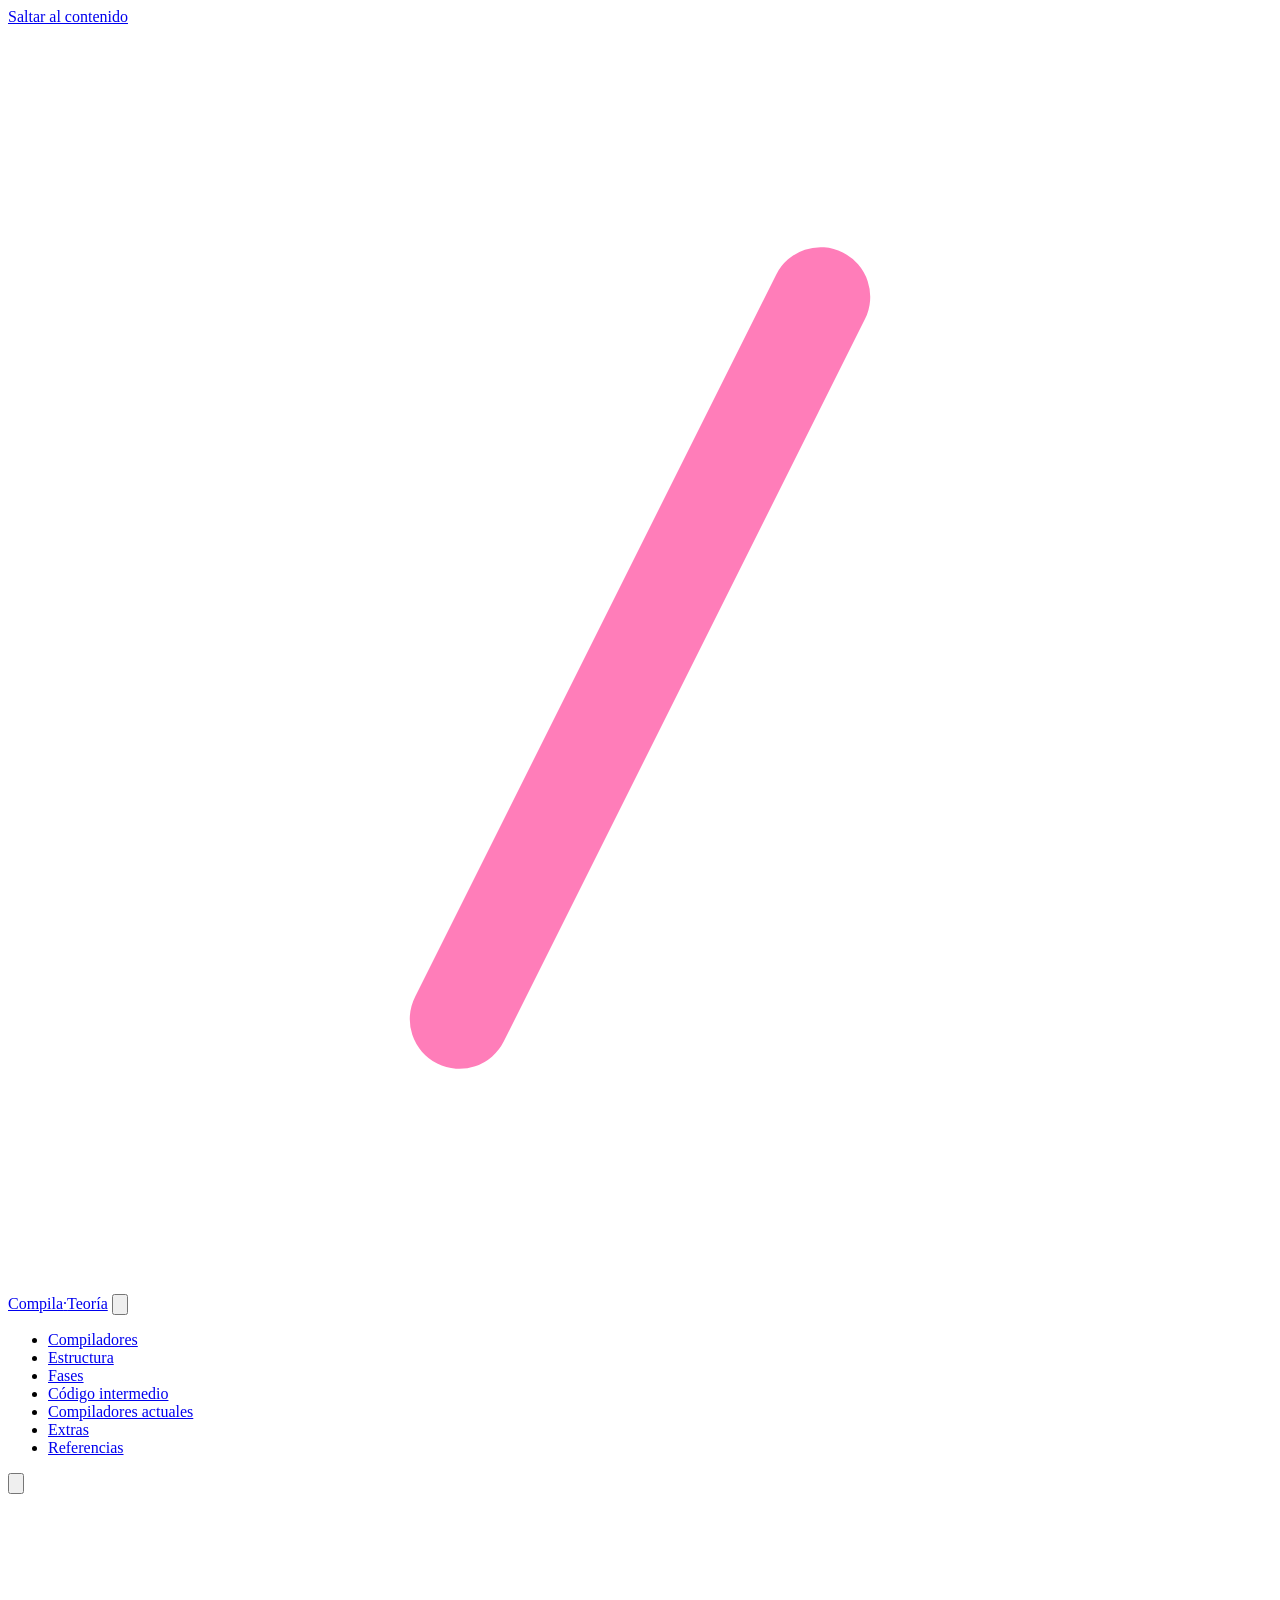
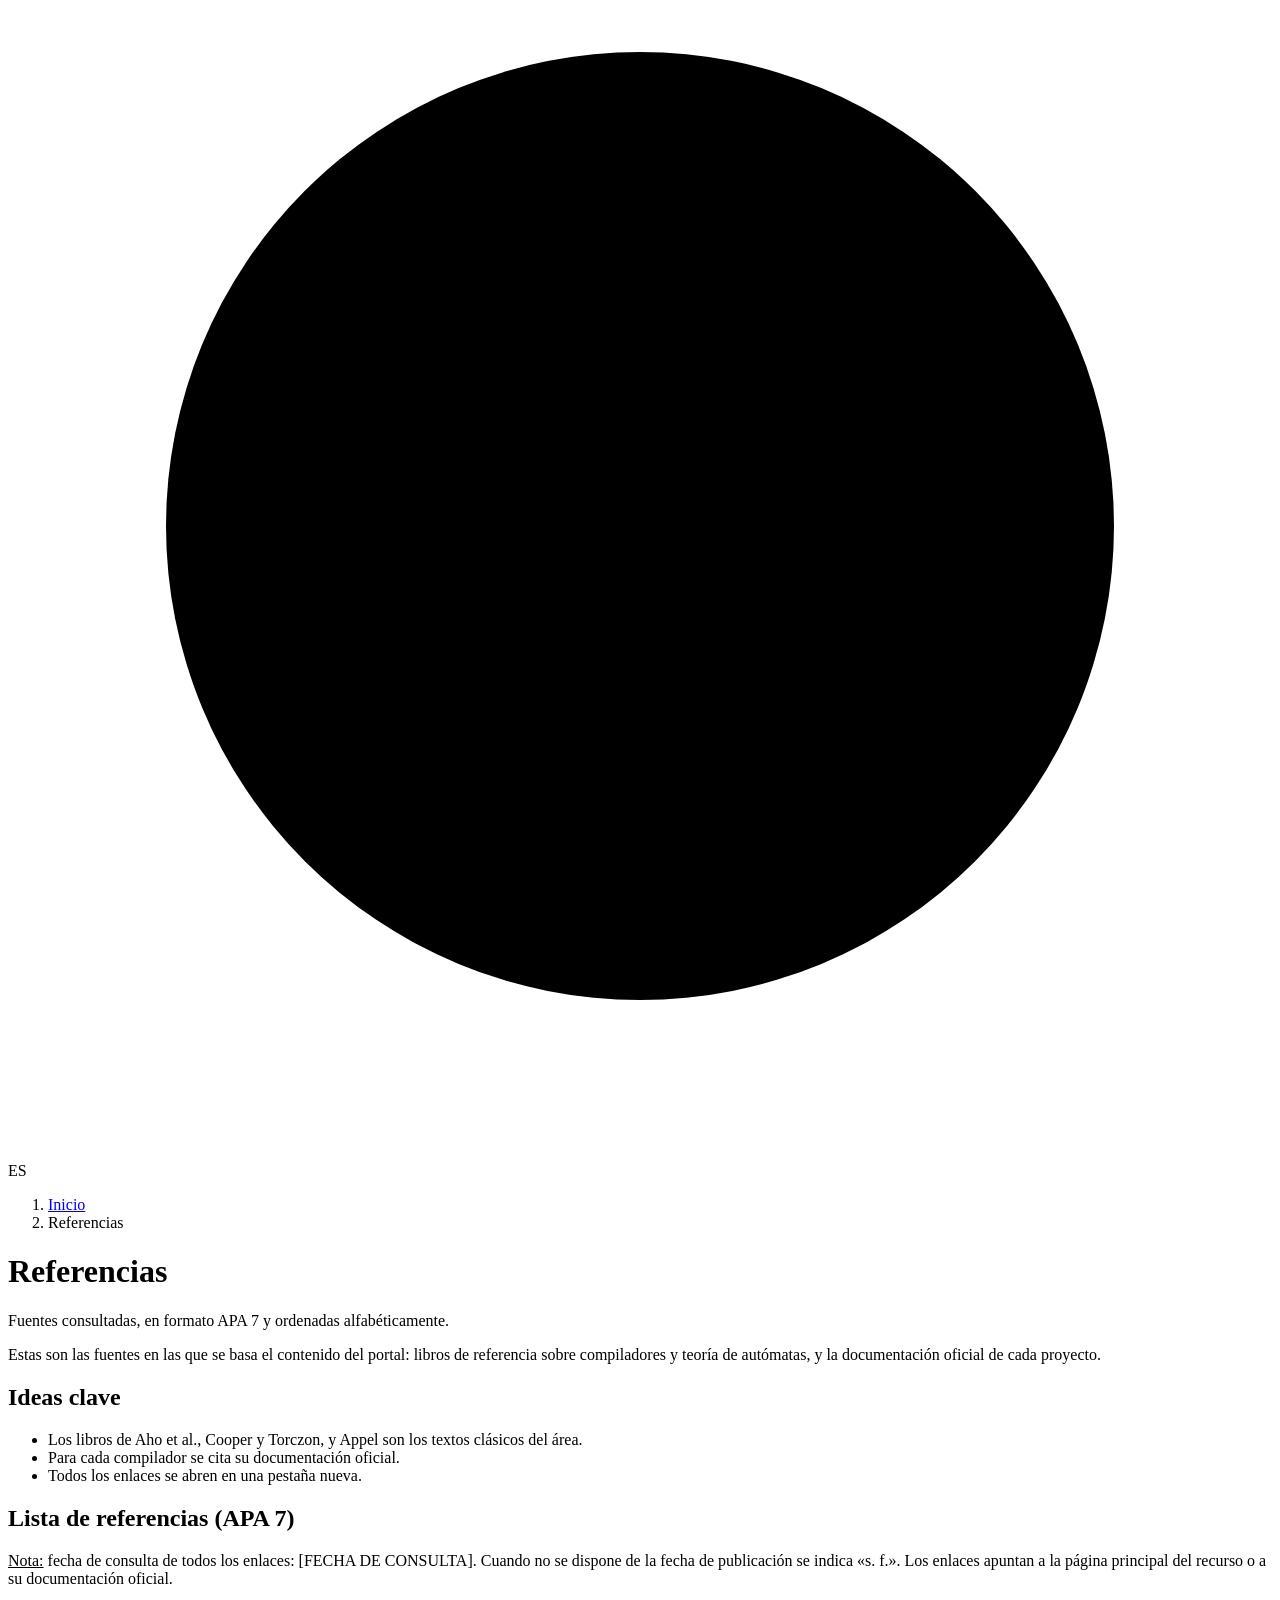
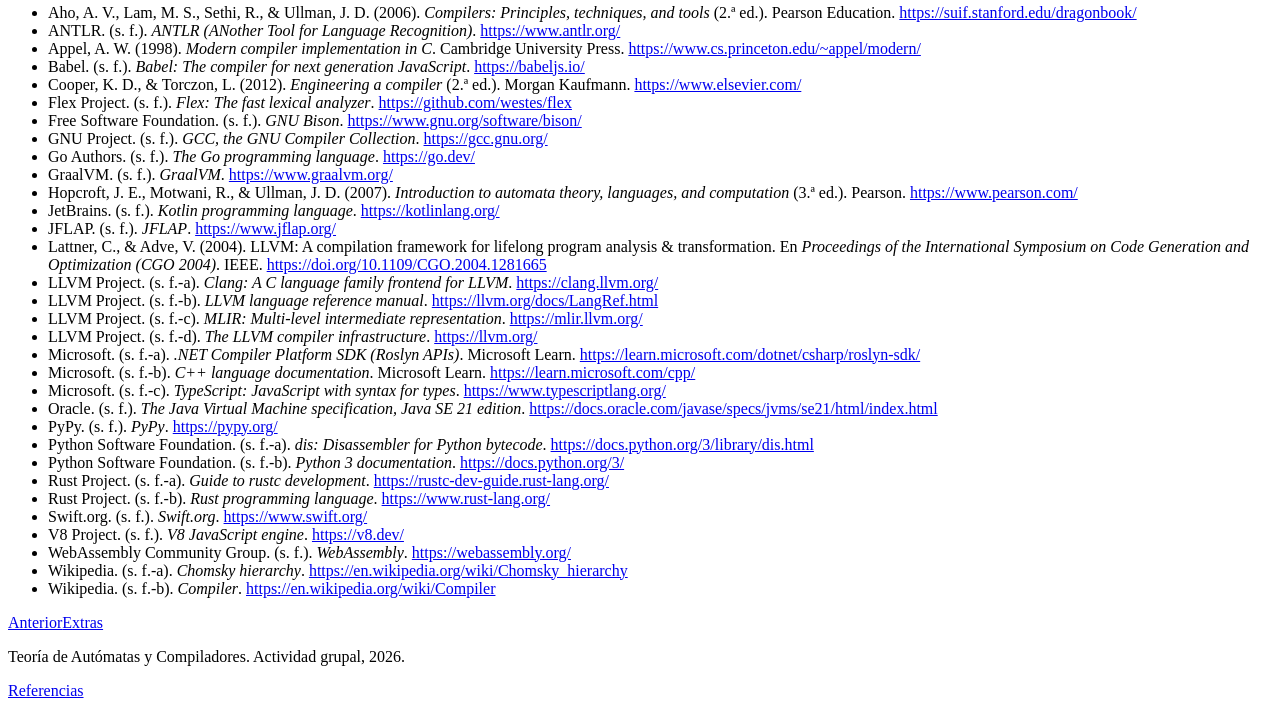
==== referencias.html @ 5c09e86c "feat: páginas HTML del portal, README y .gitignore" ====
<!DOCTYPE html>
<html lang="es">
<head>
  <meta charset="utf-8">
  <meta name="viewport" content="width=device-width, initial-scale=1">
  <title>Referencias | Portal de Teoría de Compiladores</title>
  <meta name="description" content="Fuentes consultadas, en formato APA 7 y ordenadas alfabéticamente.">
  <meta name="color-scheme" content="light dark">
  <!-- Una sola fuente de Google Fonts (2 familias). Si no carga, se usan fuentes del sistema. -->
  <link rel="preconnect" href="https://fonts.googleapis.com">
  <link rel="preconnect" href="https://fonts.gstatic.com" crossorigin>
  <link href="https://fonts.googleapis.com/css2?family=JetBrains+Mono:wght@400;500&amp;family=Poppins:wght@300;400;500;600;700&amp;display=swap" rel="stylesheet">
  <link rel="stylesheet" href="css/styles.css">
  <script>
    /* Tema guardado y marca de JS activo, antes de pintar para evitar parpadeos */
    (function () {
      var d = document.documentElement;
      d.classList.add("js");
      try { var t = localStorage.getItem("theme"); if (t === "dark" || t === "light") d.setAttribute("data-theme", t); } catch (e) {}
    })();
  </script>
</head>
<body>
  <a class="skip-link" href="#contenido">Saltar al contenido</a>
  <div class="hero hero--page">
    <header class="site-header">
      <div class="container site-header__inner">
        <a class="brand" href="index.html" aria-label="Portal de Teoría de Compiladores, ir al inicio"><svg class="brand__mark" viewBox="0 0 28 28" aria-hidden="true" focusable="false"><circle cx="14" cy="14" r="11" fill="none" stroke="#fff" stroke-width="2"/><path d="M9 14l3.5-3.5M9 14l3.5 3.5M19 14l-3.5-3.5M19 14l-3.5 3.5" stroke="#fff" stroke-width="2" stroke-linecap="round" fill="none"/><path d="M18 6 10 22" stroke="#ff7db9" stroke-width="2.2" stroke-linecap="round"/></svg><span>Compila<span class="brand__dot">·</span>Teoría</span></a>
        <button class="icon-btn nav-toggle" type="button" aria-expanded="false" aria-controls="site-nav" aria-label="Abrir menú"><svg viewBox="0 0 24 24" aria-hidden="true" focusable="false" ><path d="M3 6h18M3 12h18M3 18h18"/></svg></button>
        <nav class="nav" id="site-nav" aria-label="Principal">
          <ul class="nav__list">
          <li><a class="nav__link" href="compiladores.html">Compiladores</a></li>
          <li><a class="nav__link" href="estructura.html">Estructura</a></li>
          <li><a class="nav__link" href="fases.html">Fases</a></li>
          <li><a class="nav__link" href="codigo-intermedio.html">Código intermedio</a></li>
          <li><a class="nav__link" href="compiladores-actuales.html">Compiladores actuales</a></li>
          <li><a class="nav__link" href="extras.html">Extras</a></li>
          <li><a class="nav__link" href="referencias.html" aria-current="page">Referencias</a></li>
          </ul>
          <div class="nav__tools">
            <button class="icon-btn theme-toggle" type="button" aria-label="Cambiar a modo oscuro" aria-pressed="false"><svg viewBox="0 0 24 24" aria-hidden="true" focusable="false" class="icon-sun"><circle cx="12" cy="12" r="4"/><path d="M12 2v2M12 20v2M4.9 4.9l1.4 1.4M17.7 17.7l1.4 1.4M2 12h2M20 12h2M4.9 19.1l1.4-1.4M17.7 6.3l1.4-1.4"/></svg><svg viewBox="0 0 24 24" aria-hidden="true" focusable="false" class="icon-moon"><path d="M21 12.8A9 9 0 1 1 11.2 3a7 7 0 0 0 9.8 9.8Z"/></svg></button>
            <span class="icon-btn icon-btn--lang" aria-label="Idioma: español (decorativo)" title="Idioma: español"><svg viewBox="0 0 24 24" aria-hidden="true" focusable="false" ><circle cx="12" cy="12" r="9"/><path d="M3 12h18M12 3a14 14 0 0 1 0 18 14 14 0 0 1 0-18Z"/></svg> ES</span>
          </div>
        </nav>
      </div>
    </header>
    <div class="container">
      <nav class="breadcrumbs" aria-label="Migas de pan"><ol><li><a href="index.html">Inicio</a></li><li aria-current="page">Referencias</li></ol></nav>
      <h1 class="hero__title">Referencias</h1>
      <p class="hero__summary">Fuentes consultadas, en formato APA 7 y ordenadas alfabéticamente.</p>
    </div>
  </div>

  <main id="contenido" class="page-body" tabindex="-1">
    <div class="container page-layout page-layout--no-toc">
      <div class="page-main">
        <section class="card card--intro">
          <p class="lead">Estas son las fuentes en las que se basa el contenido del portal: libros de referencia sobre compiladores y teoría de autómatas, y la documentación oficial de cada proyecto.</p>
          <div class="key-ideas">
            <h2 class="key-ideas__title">Ideas clave</h2>
            <ul>
          <li>Los libros de Aho et al., Cooper y Torczon, y Appel son los textos clásicos del área.</li>
          <li>Para cada compilador se cita su documentación oficial.</li>
          <li>Todos los enlaces se abren en una pestaña nueva.</li>
            </ul>
          </div>
        </section>
        <section class="card reveal" aria-labelledby="lista-referencias">
          <h2 id="lista-referencias">Lista de referencias (APA 7)</h2>
          <p class="prose"><u>Nota:</u> fecha de consulta de todos los enlaces: <span class="ph">[FECHA DE CONSULTA]</span>. Cuando no se dispone de la fecha de publicación se indica «s. f.». Los enlaces apuntan a la página principal del recurso o a su documentación oficial.</p>
          <ul class="refs">
            <li>Aho, A. V., Lam, M. S., Sethi, R., &amp; Ullman, J. D. (2006). <em>Compilers: Principles, techniques, and tools</em> (2.ª ed.). Pearson Education. <a href="https://suif.stanford.edu/dragonbook/" target="_blank" rel="noopener noreferrer">https://suif.stanford.edu/dragonbook/</a></li>
            <li>ANTLR. (s. f.). <em>ANTLR (ANother Tool for Language Recognition)</em>. <a href="https://www.antlr.org/" target="_blank" rel="noopener noreferrer">https://www.antlr.org/</a></li>
            <li>Appel, A. W. (1998). <em>Modern compiler implementation in C</em>. Cambridge University Press. <a href="https://www.cs.princeton.edu/~appel/modern/" target="_blank" rel="noopener noreferrer">https://www.cs.princeton.edu/~appel/modern/</a></li>
            <li>Babel. (s. f.). <em>Babel: The compiler for next generation JavaScript</em>. <a href="https://babeljs.io/" target="_blank" rel="noopener noreferrer">https://babeljs.io/</a></li>
            <li>Cooper, K. D., &amp; Torczon, L. (2012). <em>Engineering a compiler</em> (2.ª ed.). Morgan Kaufmann. <a href="https://www.elsevier.com/" target="_blank" rel="noopener noreferrer">https://www.elsevier.com/</a></li>
            <li>Flex Project. (s. f.). <em>Flex: The fast lexical analyzer</em>. <a href="https://github.com/westes/flex" target="_blank" rel="noopener noreferrer">https://github.com/westes/flex</a></li>
            <li>Free Software Foundation. (s. f.). <em>GNU Bison</em>. <a href="https://www.gnu.org/software/bison/" target="_blank" rel="noopener noreferrer">https://www.gnu.org/software/bison/</a></li>
            <li>GNU Project. (s. f.). <em>GCC, the GNU Compiler Collection</em>. <a href="https://gcc.gnu.org/" target="_blank" rel="noopener noreferrer">https://gcc.gnu.org/</a></li>
            <li>Go Authors. (s. f.). <em>The Go programming language</em>. <a href="https://go.dev/" target="_blank" rel="noopener noreferrer">https://go.dev/</a></li>
            <li>GraalVM. (s. f.). <em>GraalVM</em>. <a href="https://www.graalvm.org/" target="_blank" rel="noopener noreferrer">https://www.graalvm.org/</a></li>
            <li>Hopcroft, J. E., Motwani, R., &amp; Ullman, J. D. (2007). <em>Introduction to automata theory, languages, and computation</em> (3.ª ed.). Pearson. <a href="https://www.pearson.com/" target="_blank" rel="noopener noreferrer">https://www.pearson.com/</a></li>
            <li>JetBrains. (s. f.). <em>Kotlin programming language</em>. <a href="https://kotlinlang.org/" target="_blank" rel="noopener noreferrer">https://kotlinlang.org/</a></li>
            <li>JFLAP. (s. f.). <em>JFLAP</em>. <a href="https://www.jflap.org/" target="_blank" rel="noopener noreferrer">https://www.jflap.org/</a></li>
            <li>Lattner, C., &amp; Adve, V. (2004). LLVM: A compilation framework for lifelong program analysis &amp; transformation. En <em>Proceedings of the International Symposium on Code Generation and Optimization (CGO 2004)</em>. IEEE. <a href="https://doi.org/10.1109/CGO.2004.1281665" target="_blank" rel="noopener noreferrer">https://doi.org/10.1109/CGO.2004.1281665</a></li>
            <li>LLVM Project. (s. f.-a). <em>Clang: A C language family frontend for LLVM</em>. <a href="https://clang.llvm.org/" target="_blank" rel="noopener noreferrer">https://clang.llvm.org/</a></li>
            <li>LLVM Project. (s. f.-b). <em>LLVM language reference manual</em>. <a href="https://llvm.org/docs/LangRef.html" target="_blank" rel="noopener noreferrer">https://llvm.org/docs/LangRef.html</a></li>
            <li>LLVM Project. (s. f.-c). <em>MLIR: Multi-level intermediate representation</em>. <a href="https://mlir.llvm.org/" target="_blank" rel="noopener noreferrer">https://mlir.llvm.org/</a></li>
            <li>LLVM Project. (s. f.-d). <em>The LLVM compiler infrastructure</em>. <a href="https://llvm.org/" target="_blank" rel="noopener noreferrer">https://llvm.org/</a></li>
            <li>Microsoft. (s. f.-a). <em>.NET Compiler Platform SDK (Roslyn APIs)</em>. Microsoft Learn. <a href="https://learn.microsoft.com/dotnet/csharp/roslyn-sdk/" target="_blank" rel="noopener noreferrer">https://learn.microsoft.com/dotnet/csharp/roslyn-sdk/</a></li>
            <li>Microsoft. (s. f.-b). <em>C++ language documentation</em>. Microsoft Learn. <a href="https://learn.microsoft.com/cpp/" target="_blank" rel="noopener noreferrer">https://learn.microsoft.com/cpp/</a></li>
            <li>Microsoft. (s. f.-c). <em>TypeScript: JavaScript with syntax for types</em>. <a href="https://www.typescriptlang.org/" target="_blank" rel="noopener noreferrer">https://www.typescriptlang.org/</a></li>
            <li>Oracle. (s. f.). <em>The Java Virtual Machine specification, Java SE 21 edition</em>. <a href="https://docs.oracle.com/javase/specs/jvms/se21/html/index.html" target="_blank" rel="noopener noreferrer">https://docs.oracle.com/javase/specs/jvms/se21/html/index.html</a></li>
            <li>PyPy. (s. f.). <em>PyPy</em>. <a href="https://pypy.org/" target="_blank" rel="noopener noreferrer">https://pypy.org/</a></li>
            <li>Python Software Foundation. (s. f.-a). <em>dis: Disassembler for Python bytecode</em>. <a href="https://docs.python.org/3/library/dis.html" target="_blank" rel="noopener noreferrer">https://docs.python.org/3/library/dis.html</a></li>
            <li>Python Software Foundation. (s. f.-b). <em>Python 3 documentation</em>. <a href="https://docs.python.org/3/" target="_blank" rel="noopener noreferrer">https://docs.python.org/3/</a></li>
            <li>Rust Project. (s. f.-a). <em>Guide to rustc development</em>. <a href="https://rustc-dev-guide.rust-lang.org/" target="_blank" rel="noopener noreferrer">https://rustc-dev-guide.rust-lang.org/</a></li>
            <li>Rust Project. (s. f.-b). <em>Rust programming language</em>. <a href="https://www.rust-lang.org/" target="_blank" rel="noopener noreferrer">https://www.rust-lang.org/</a></li>
            <li>Swift.org. (s. f.). <em>Swift.org</em>. <a href="https://www.swift.org/" target="_blank" rel="noopener noreferrer">https://www.swift.org/</a></li>
            <li>V8 Project. (s. f.). <em>V8 JavaScript engine</em>. <a href="https://v8.dev/" target="_blank" rel="noopener noreferrer">https://v8.dev/</a></li>
            <li>WebAssembly Community Group. (s. f.). <em>WebAssembly</em>. <a href="https://webassembly.org/" target="_blank" rel="noopener noreferrer">https://webassembly.org/</a></li>
            <li>Wikipedia. (s. f.-a). <em>Chomsky hierarchy</em>. <a href="https://en.wikipedia.org/wiki/Chomsky_hierarchy" target="_blank" rel="noopener noreferrer">https://en.wikipedia.org/wiki/Chomsky_hierarchy</a></li>
            <li>Wikipedia. (s. f.-b). <em>Compiler</em>. <a href="https://en.wikipedia.org/wiki/Compiler" target="_blank" rel="noopener noreferrer">https://en.wikipedia.org/wiki/Compiler</a></li>
          </ul>
        </section>

    <nav class="pager" aria-label="Navegación entre páginas">
      <a class="pager__link" href="extras.html" rel="prev"><span class="pager__label">Anterior</span><span class="pager__title">Extras</span></a>
    </nav>
      </div>

    </div>
  </main>

  <footer class="site-footer">
    <div class="container site-footer__inner">
      <p>Teoría de Autómatas y Compiladores. Actividad grupal, 2026.</p>
      <p><a href="referencias.html">Referencias</a></p>
    </div>
  </footer>
  <script src="js/main.js"></script>
</body>
</html>
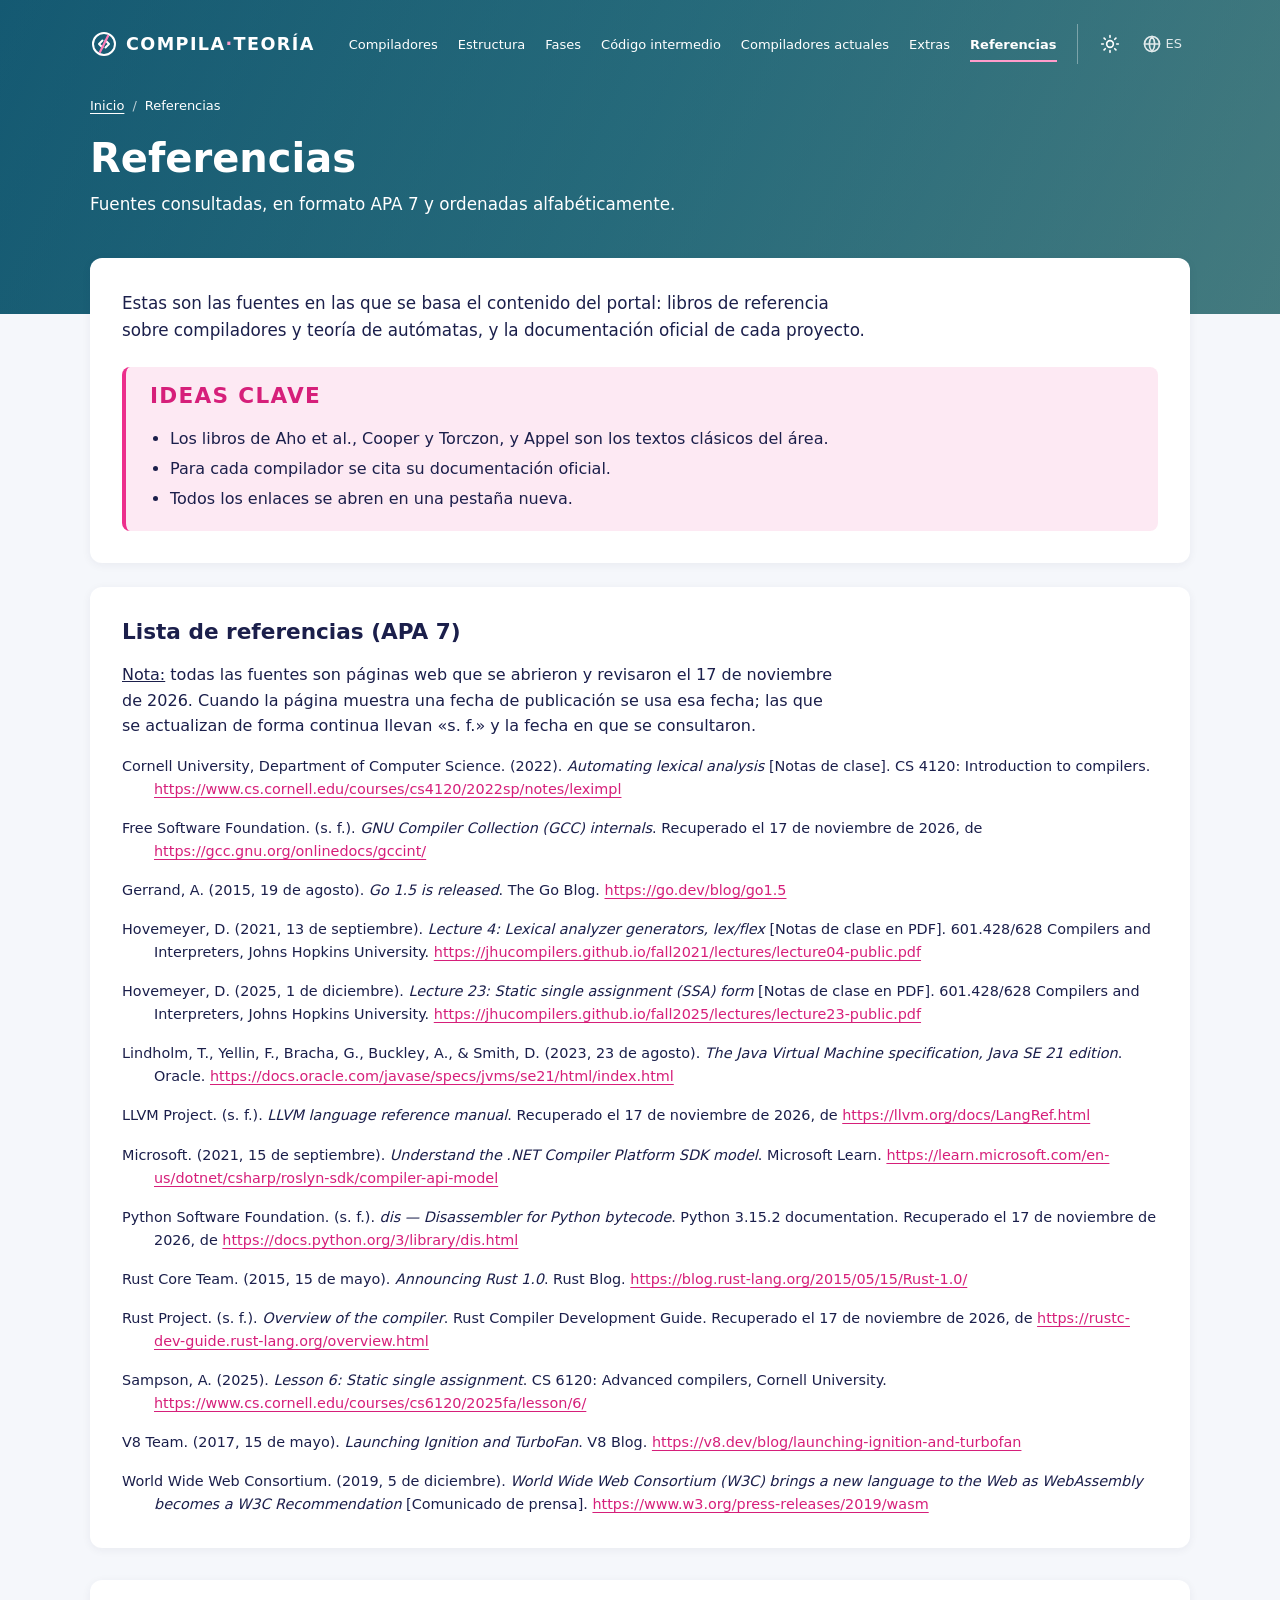
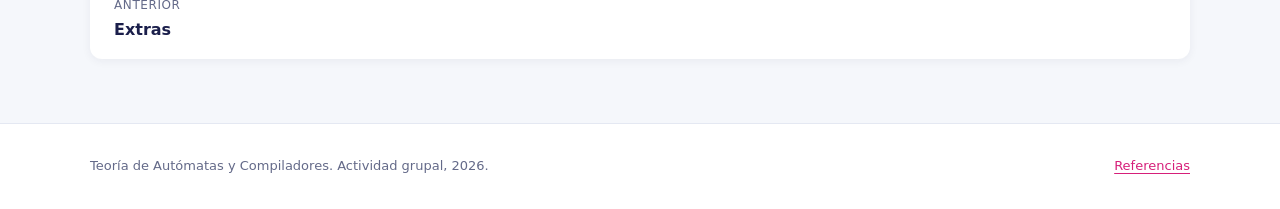
==== commit 6805bf96: "Add files via upload" ====
--- a/referencias.html
+++ b/referencias.html
@@ -67,40 +67,22 @@
         </section>
         <section class="card reveal" aria-labelledby="lista-referencias">
           <h2 id="lista-referencias">Lista de referencias (APA 7)</h2>
-          <p class="prose"><u>Nota:</u> fecha de consulta de todos los enlaces: <span class="ph">[FECHA DE CONSULTA]</span>. Cuando no se dispone de la fecha de publicación se indica «s. f.». Los enlaces apuntan a la página principal del recurso o a su documentación oficial.</p>
+          <p class="prose"><u>Nota:</u> todas las fuentes son páginas web que se abrieron y revisaron el 17 de noviembre de 2026. Cuando la página muestra una fecha de publicación se usa esa fecha; las que se actualizan de forma continua llevan «s. f.» y la fecha en que se consultaron.</p>
           <ul class="refs">
-            <li>Aho, A. V., Lam, M. S., Sethi, R., &amp; Ullman, J. D. (2006). <em>Compilers: Principles, techniques, and tools</em> (2.ª ed.). Pearson Education. <a href="https://suif.stanford.edu/dragonbook/" target="_blank" rel="noopener noreferrer">https://suif.stanford.edu/dragonbook/</a></li>
-            <li>ANTLR. (s. f.). <em>ANTLR (ANother Tool for Language Recognition)</em>. <a href="https://www.antlr.org/" target="_blank" rel="noopener noreferrer">https://www.antlr.org/</a></li>
-            <li>Appel, A. W. (1998). <em>Modern compiler implementation in C</em>. Cambridge University Press. <a href="https://www.cs.princeton.edu/~appel/modern/" target="_blank" rel="noopener noreferrer">https://www.cs.princeton.edu/~appel/modern/</a></li>
-            <li>Babel. (s. f.). <em>Babel: The compiler for next generation JavaScript</em>. <a href="https://babeljs.io/" target="_blank" rel="noopener noreferrer">https://babeljs.io/</a></li>
-            <li>Cooper, K. D., &amp; Torczon, L. (2012). <em>Engineering a compiler</em> (2.ª ed.). Morgan Kaufmann. <a href="https://www.elsevier.com/" target="_blank" rel="noopener noreferrer">https://www.elsevier.com/</a></li>
-            <li>Flex Project. (s. f.). <em>Flex: The fast lexical analyzer</em>. <a href="https://github.com/westes/flex" target="_blank" rel="noopener noreferrer">https://github.com/westes/flex</a></li>
-            <li>Free Software Foundation. (s. f.). <em>GNU Bison</em>. <a href="https://www.gnu.org/software/bison/" target="_blank" rel="noopener noreferrer">https://www.gnu.org/software/bison/</a></li>
-            <li>GNU Project. (s. f.). <em>GCC, the GNU Compiler Collection</em>. <a href="https://gcc.gnu.org/" target="_blank" rel="noopener noreferrer">https://gcc.gnu.org/</a></li>
-            <li>Go Authors. (s. f.). <em>The Go programming language</em>. <a href="https://go.dev/" target="_blank" rel="noopener noreferrer">https://go.dev/</a></li>
-            <li>GraalVM. (s. f.). <em>GraalVM</em>. <a href="https://www.graalvm.org/" target="_blank" rel="noopener noreferrer">https://www.graalvm.org/</a></li>
-            <li>Hopcroft, J. E., Motwani, R., &amp; Ullman, J. D. (2007). <em>Introduction to automata theory, languages, and computation</em> (3.ª ed.). Pearson. <a href="https://www.pearson.com/" target="_blank" rel="noopener noreferrer">https://www.pearson.com/</a></li>
-            <li>JetBrains. (s. f.). <em>Kotlin programming language</em>. <a href="https://kotlinlang.org/" target="_blank" rel="noopener noreferrer">https://kotlinlang.org/</a></li>
-            <li>JFLAP. (s. f.). <em>JFLAP</em>. <a href="https://www.jflap.org/" target="_blank" rel="noopener noreferrer">https://www.jflap.org/</a></li>
-            <li>Lattner, C., &amp; Adve, V. (2004). LLVM: A compilation framework for lifelong program analysis &amp; transformation. En <em>Proceedings of the International Symposium on Code Generation and Optimization (CGO 2004)</em>. IEEE. <a href="https://doi.org/10.1109/CGO.2004.1281665" target="_blank" rel="noopener noreferrer">https://doi.org/10.1109/CGO.2004.1281665</a></li>
-            <li>LLVM Project. (s. f.-a). <em>Clang: A C language family frontend for LLVM</em>. <a href="https://clang.llvm.org/" target="_blank" rel="noopener noreferrer">https://clang.llvm.org/</a></li>
-            <li>LLVM Project. (s. f.-b). <em>LLVM language reference manual</em>. <a href="https://llvm.org/docs/LangRef.html" target="_blank" rel="noopener noreferrer">https://llvm.org/docs/LangRef.html</a></li>
-            <li>LLVM Project. (s. f.-c). <em>MLIR: Multi-level intermediate representation</em>. <a href="https://mlir.llvm.org/" target="_blank" rel="noopener noreferrer">https://mlir.llvm.org/</a></li>
-            <li>LLVM Project. (s. f.-d). <em>The LLVM compiler infrastructure</em>. <a href="https://llvm.org/" target="_blank" rel="noopener noreferrer">https://llvm.org/</a></li>
-            <li>Microsoft. (s. f.-a). <em>.NET Compiler Platform SDK (Roslyn APIs)</em>. Microsoft Learn. <a href="https://learn.microsoft.com/dotnet/csharp/roslyn-sdk/" target="_blank" rel="noopener noreferrer">https://learn.microsoft.com/dotnet/csharp/roslyn-sdk/</a></li>
-            <li>Microsoft. (s. f.-b). <em>C++ language documentation</em>. Microsoft Learn. <a href="https://learn.microsoft.com/cpp/" target="_blank" rel="noopener noreferrer">https://learn.microsoft.com/cpp/</a></li>
-            <li>Microsoft. (s. f.-c). <em>TypeScript: JavaScript with syntax for types</em>. <a href="https://www.typescriptlang.org/" target="_blank" rel="noopener noreferrer">https://www.typescriptlang.org/</a></li>
-            <li>Oracle. (s. f.). <em>The Java Virtual Machine specification, Java SE 21 edition</em>. <a href="https://docs.oracle.com/javase/specs/jvms/se21/html/index.html" target="_blank" rel="noopener noreferrer">https://docs.oracle.com/javase/specs/jvms/se21/html/index.html</a></li>
-            <li>PyPy. (s. f.). <em>PyPy</em>. <a href="https://pypy.org/" target="_blank" rel="noopener noreferrer">https://pypy.org/</a></li>
-            <li>Python Software Foundation. (s. f.-a). <em>dis: Disassembler for Python bytecode</em>. <a href="https://docs.python.org/3/library/dis.html" target="_blank" rel="noopener noreferrer">https://docs.python.org/3/library/dis.html</a></li>
-            <li>Python Software Foundation. (s. f.-b). <em>Python 3 documentation</em>. <a href="https://docs.python.org/3/" target="_blank" rel="noopener noreferrer">https://docs.python.org/3/</a></li>
-            <li>Rust Project. (s. f.-a). <em>Guide to rustc development</em>. <a href="https://rustc-dev-guide.rust-lang.org/" target="_blank" rel="noopener noreferrer">https://rustc-dev-guide.rust-lang.org/</a></li>
-            <li>Rust Project. (s. f.-b). <em>Rust programming language</em>. <a href="https://www.rust-lang.org/" target="_blank" rel="noopener noreferrer">https://www.rust-lang.org/</a></li>
-            <li>Swift.org. (s. f.). <em>Swift.org</em>. <a href="https://www.swift.org/" target="_blank" rel="noopener noreferrer">https://www.swift.org/</a></li>
-            <li>V8 Project. (s. f.). <em>V8 JavaScript engine</em>. <a href="https://v8.dev/" target="_blank" rel="noopener noreferrer">https://v8.dev/</a></li>
-            <li>WebAssembly Community Group. (s. f.). <em>WebAssembly</em>. <a href="https://webassembly.org/" target="_blank" rel="noopener noreferrer">https://webassembly.org/</a></li>
-            <li>Wikipedia. (s. f.-a). <em>Chomsky hierarchy</em>. <a href="https://en.wikipedia.org/wiki/Chomsky_hierarchy" target="_blank" rel="noopener noreferrer">https://en.wikipedia.org/wiki/Chomsky_hierarchy</a></li>
-            <li>Wikipedia. (s. f.-b). <em>Compiler</em>. <a href="https://en.wikipedia.org/wiki/Compiler" target="_blank" rel="noopener noreferrer">https://en.wikipedia.org/wiki/Compiler</a></li>
+            <li>Cornell University, Department of Computer Science. (2022). <em>Automating lexical analysis</em> [Notas de clase]. CS 4120: Introduction to compilers. <a href="https://www.cs.cornell.edu/courses/cs4120/2022sp/notes/leximpl" target="_blank" rel="noopener noreferrer">https://www.cs.cornell.edu/courses/cs4120/2022sp/notes/leximpl</a></li>
+            <li>Free Software Foundation. (s. f.). <em>GNU Compiler Collection (GCC) internals</em>. Recuperado el 17 de noviembre de 2026, de <a href="https://gcc.gnu.org/onlinedocs/gccint/" target="_blank" rel="noopener noreferrer">https://gcc.gnu.org/onlinedocs/gccint/</a></li>
+            <li>Gerrand, A. (2015, 19 de agosto). <em>Go 1.5 is released</em>. The Go Blog. <a href="https://go.dev/blog/go1.5" target="_blank" rel="noopener noreferrer">https://go.dev/blog/go1.5</a></li>
+            <li>Hovemeyer, D. (2021, 13 de septiembre). <em>Lecture 4: Lexical analyzer generators, lex/flex</em> [Notas de clase en PDF]. 601.428/628 Compilers and Interpreters, Johns Hopkins University. <a href="https://jhucompilers.github.io/fall2021/lectures/lecture04-public.pdf" target="_blank" rel="noopener noreferrer">https://jhucompilers.github.io/fall2021/lectures/lecture04-public.pdf</a></li>
+            <li>Hovemeyer, D. (2025, 1 de diciembre). <em>Lecture 23: Static single assignment (SSA) form</em> [Notas de clase en PDF]. 601.428/628 Compilers and Interpreters, Johns Hopkins University. <a href="https://jhucompilers.github.io/fall2025/lectures/lecture23-public.pdf" target="_blank" rel="noopener noreferrer">https://jhucompilers.github.io/fall2025/lectures/lecture23-public.pdf</a></li>
+            <li>Lindholm, T., Yellin, F., Bracha, G., Buckley, A., &amp; Smith, D. (2023, 23 de agosto). <em>The Java Virtual Machine specification, Java SE 21 edition</em>. Oracle. <a href="https://docs.oracle.com/javase/specs/jvms/se21/html/index.html" target="_blank" rel="noopener noreferrer">https://docs.oracle.com/javase/specs/jvms/se21/html/index.html</a></li>
+            <li>LLVM Project. (s. f.). <em>LLVM language reference manual</em>. Recuperado el 17 de noviembre de 2026, de <a href="https://llvm.org/docs/LangRef.html" target="_blank" rel="noopener noreferrer">https://llvm.org/docs/LangRef.html</a></li>
+            <li>Microsoft. (2021, 15 de septiembre). <em>Understand the .NET Compiler Platform SDK model</em>. Microsoft Learn. <a href="https://learn.microsoft.com/en-us/dotnet/csharp/roslyn-sdk/compiler-api-model" target="_blank" rel="noopener noreferrer">https://learn.microsoft.com/en-us/dotnet/csharp/roslyn-sdk/compiler-api-model</a></li>
+            <li>Python Software Foundation. (s. f.). <em>dis — Disassembler for Python bytecode</em>. Python 3.15.2 documentation. Recuperado el 17 de noviembre de 2026, de <a href="https://docs.python.org/3/library/dis.html" target="_blank" rel="noopener noreferrer">https://docs.python.org/3/library/dis.html</a></li>
+            <li>Rust Core Team. (2015, 15 de mayo). <em>Announcing Rust 1.0</em>. Rust Blog. <a href="https://blog.rust-lang.org/2015/05/15/Rust-1.0/" target="_blank" rel="noopener noreferrer">https://blog.rust-lang.org/2015/05/15/Rust-1.0/</a></li>
+            <li>Rust Project. (s. f.). <em>Overview of the compiler</em>. Rust Compiler Development Guide. Recuperado el 17 de noviembre de 2026, de <a href="https://rustc-dev-guide.rust-lang.org/overview.html" target="_blank" rel="noopener noreferrer">https://rustc-dev-guide.rust-lang.org/overview.html</a></li>
+            <li>Sampson, A. (2025). <em>Lesson 6: Static single assignment</em>. CS 6120: Advanced compilers, Cornell University. <a href="https://www.cs.cornell.edu/courses/cs6120/2025fa/lesson/6/" target="_blank" rel="noopener noreferrer">https://www.cs.cornell.edu/courses/cs6120/2025fa/lesson/6/</a></li>
+            <li>V8 Team. (2017, 15 de mayo). <em>Launching Ignition and TurboFan</em>. V8 Blog. <a href="https://v8.dev/blog/launching-ignition-and-turbofan" target="_blank" rel="noopener noreferrer">https://v8.dev/blog/launching-ignition-and-turbofan</a></li>
+            <li>World Wide Web Consortium. (2019, 5 de diciembre). <em>World Wide Web Consortium (W3C) brings a new language to the Web as WebAssembly becomes a W3C Recommendation</em> [Comunicado de prensa]. <a href="https://www.w3.org/press-releases/2019/wasm" target="_blank" rel="noopener noreferrer">https://www.w3.org/press-releases/2019/wasm</a></li>
           </ul>
         </section>
 
--- a/css/styles.css
+++ b/css/styles.css
@@ -0,0 +1,626 @@
+/* ==========================================================================
+   Portal de Teoría de Compiladores — Hoja de estilos única
+   Nomenclatura: BEM (bloque__elemento--modificador)
+   Orden: 1) variables  2) base  3) layout  4) componentes  5) páginas  6) utilidades
+   ========================================================================== */
+
+/* ---------- 1. VARIABLES (tema claro por defecto) ---------- */
+:root {
+  /* Degradado del hero: verde azulado -> menta, con oscurecimiento sutil para contraste AA */
+  --hero-1: #1b7f96;
+  --hero-2: #3a9ca5;
+  --hero-3: #6db8ac;
+  --hero-overlay: rgba(11, 37, 64, 0.42);
+
+  --bg: #f5f7fb;
+  --surface: #ffffff;
+  --surface-2: #eef1f8;
+  --text: #1b1f4b;
+  --muted: #646a89;        /* gris azulado con contraste AA sobre blanco */
+  --divider: #e4e8f2;
+
+  --accent: #ec2f8c;        /* rosa: decorativo, barras, íconos */
+  --accent-strong: #d61f7a; /* rosa para texto y botones (AA) */
+  --accent-soft: rgba(236, 47, 140, 0.1);
+  --btn-bg: #d61f7a;
+  --btn-bg-hover: #b8166a;
+  --indigo: #4a4a9c;
+  --indigo-soft: rgba(74, 74, 156, 0.1);
+  --ok: #1f8f6b;
+  --ok-soft: rgba(43, 181, 138, 0.14);
+  --danger: #c93a3f;
+  --danger-soft: rgba(229, 72, 77, 0.12);
+
+  --code-bg: #f0f3fa;
+  --code-text: #1b1f4b;
+  --icon-bg: #e3e7f1;
+
+  --shadow-sm: 0 2px 10px rgba(27, 31, 75, 0.06);
+  --shadow-md: 0 10px 30px rgba(27, 31, 75, 0.1);
+  --shadow-lg: 0 18px 44px rgba(27, 31, 75, 0.18);
+
+  --radius: 12px;
+  --radius-sm: 8px;
+  --container: 1100px;
+  --font: "Poppins", "Segoe UI", system-ui, -apple-system, "Helvetica Neue", Arial, sans-serif;
+  --mono: "JetBrains Mono", "IBM Plex Mono", ui-monospace, "SFMono-Regular", Menlo, Consolas, monospace;
+  --ease: 200ms ease;
+}
+
+/* ---------- Tema oscuro ---------- */
+:root[data-theme="dark"] {
+  --hero-1: #0d4a5c;
+  --hero-2: #12586a;
+  --hero-3: #2a7a78;
+  --hero-overlay: rgba(5, 12, 33, 0.35);
+
+  --bg: #0b0f2b;
+  --surface: #151a43;
+  --surface-2: #1c2255;
+  --text: #e9ebfb;
+  --muted: #a6acce;
+  --divider: #262d63;
+
+  --accent: #ff5fa8;
+  --accent-strong: #ff7db9;
+  --accent-soft: rgba(255, 95, 168, 0.14);
+  --btn-bg: #c8176f;
+  --btn-bg-hover: #e0207f;
+  --indigo: #8f8fe8;
+  --indigo-soft: rgba(143, 143, 232, 0.16);
+  --ok: #4bd3a6;
+  --ok-soft: rgba(75, 211, 166, 0.15);
+  --danger: #ff7b80;
+  --danger-soft: rgba(255, 123, 128, 0.15);
+
+  --code-bg: #0e1237;
+  --code-text: #e9ebfb;
+  --icon-bg: #232a63;
+
+  --shadow-sm: 0 2px 10px rgba(0, 0, 0, 0.3);
+  --shadow-md: 0 10px 30px rgba(0, 0, 0, 0.4);
+  --shadow-lg: 0 18px 44px rgba(0, 0, 0, 0.55);
+}
+
+/* Si el usuario no eligió tema, respetar la preferencia del sistema (sin JS el atributo no existe) */
+@media (prefers-color-scheme: dark) {
+  :root:not([data-theme="light"]) {
+    --hero-1: #0d4a5c;
+    --hero-2: #12586a;
+    --hero-3: #2a7a78;
+    --hero-overlay: rgba(5, 12, 33, 0.35);
+    --bg: #0b0f2b;
+    --surface: #151a43;
+    --surface-2: #1c2255;
+    --text: #e9ebfb;
+    --muted: #a6acce;
+    --divider: #262d63;
+    --accent: #ff5fa8;
+    --accent-strong: #ff7db9;
+    --accent-soft: rgba(255, 95, 168, 0.14);
+    --btn-bg: #c8176f;
+    --btn-bg-hover: #e0207f;
+    --indigo: #8f8fe8;
+    --indigo-soft: rgba(143, 143, 232, 0.16);
+    --ok: #4bd3a6;
+    --ok-soft: rgba(75, 211, 166, 0.15);
+    --danger: #ff7b80;
+    --danger-soft: rgba(255, 123, 128, 0.15);
+    --code-bg: #0e1237;
+    --code-text: #e9ebfb;
+    --icon-bg: #232a63;
+    --shadow-sm: 0 2px 10px rgba(0, 0, 0, 0.3);
+    --shadow-md: 0 10px 30px rgba(0, 0, 0, 0.4);
+    --shadow-lg: 0 18px 44px rgba(0, 0, 0, 0.55);
+  }
+}
+
+/* ---------- 2. BASE ---------- */
+*,
+*::before,
+*::after { box-sizing: border-box; }
+
+html { scroll-behavior: smooth; -webkit-text-size-adjust: 100%; }
+
+body {
+  margin: 0;
+  font-family: var(--font);
+  font-size: 1rem;
+  line-height: 1.6;
+  color: var(--text);
+  background: var(--bg);
+  overflow-x: hidden;
+}
+
+img, svg { max-width: 100%; }
+h1, h2, h3, h4 { line-height: 1.25; margin: 0 0 8px; font-weight: 600; }
+p { margin: 0 0 16px; }
+a { color: var(--accent-strong); text-underline-offset: 3px; }
+a:hover { color: var(--accent); }
+ul, ol { padding-left: 24px; margin: 0 0 16px; }
+li { margin-bottom: 4px; }
+code, kbd, pre { font-family: var(--mono); }
+code { font-size: 0.9em; background: var(--code-bg); padding: 2px 6px; border-radius: 4px; }
+hr { border: 0; border-top: 1px solid var(--divider); margin: 24px 0; }
+
+:focus-visible { outline: 3px solid var(--accent); outline-offset: 2px; border-radius: 4px; }
+
+.skip-link {
+  position: absolute; left: 16px; top: -64px; z-index: 200;
+  background: var(--btn-bg); color: #fff; padding: 8px 16px; border-radius: var(--radius-sm);
+  text-decoration: none; font-weight: 600; transition: top var(--ease);
+}
+.skip-link:focus { top: 16px; color: #fff; }
+
+.visually-hidden {
+  position: absolute !important; width: 1px; height: 1px; margin: -1px; padding: 0;
+  overflow: hidden; clip: rect(0 0 0 0); white-space: nowrap; border: 0;
+}
+
+.container { width: min(100% - 32px, var(--container)); margin-inline: auto; }
+
+/* ---------- 3. HEADER + HERO ---------- */
+.hero {
+  position: relative;
+  color: #fff;
+  /* La primera capa es un oscurecimiento sutil que asegura el contraste del texto blanco */
+  background:
+    linear-gradient(var(--hero-overlay), var(--hero-overlay)),
+    linear-gradient(115deg, var(--hero-1) 0%, var(--hero-2) 50%, var(--hero-3) 100%);
+}
+.hero--home { padding-bottom: 136px; }
+.hero--page { padding-bottom: 96px; }
+
+.site-header { padding: 24px 0; position: relative; z-index: 20; }
+.site-header__inner { display: flex; align-items: center; justify-content: space-between; gap: 24px; }
+
+.brand {
+  display: inline-flex; align-items: center; gap: 8px; color: #fff; text-decoration: none;
+  font-weight: 700; letter-spacing: 0.08em; font-size: 1.1rem; text-transform: uppercase;
+}
+.brand:hover { color: #fff; }
+.brand__mark { width: 28px; height: 28px; flex: none; }
+.brand__dot { color: #ff9ccb; }
+
+.nav { display: flex; align-items: center; gap: 20px; }
+.nav__list { display: flex; align-items: center; gap: 20px; list-style: none; margin: 0; padding: 0; }
+.nav__list li { margin: 0; }
+.nav__link {
+  color: #fff; text-decoration: none; font-size: 0.8125rem; font-weight: 500; padding: 8px 0; white-space: nowrap;
+  border-bottom: 2px solid transparent; transition: border-color var(--ease);
+}
+.nav__link:hover, .nav__link:focus-visible { color: #fff; border-bottom-color: rgba(255, 255, 255, 0.7); }
+.nav__link[aria-current="page"] { border-bottom-color: #ff9ccb; font-weight: 600; }
+.nav__tools { display: flex; align-items: center; gap: 4px; padding-left: 12px; border-left: 1px solid rgba(255, 255, 255, 0.35); }
+
+.icon-btn {
+  display: inline-flex; align-items: center; justify-content: center; gap: 4px;
+  min-width: 40px; height: 40px; padding: 0 8px; border-radius: 50%;
+  border: 0; background: transparent; color: #fff; cursor: pointer; font: inherit; font-size: 0.8125rem;
+  transition: background var(--ease);
+}
+.icon-btn:hover { background: rgba(255, 255, 255, 0.2); }
+.icon-btn svg { width: 20px; height: 20px; stroke: currentColor; fill: none; stroke-width: 2; stroke-linecap: round; stroke-linejoin: round; }
+.icon-btn--lang { border-radius: 20px; cursor: default; opacity: 0.85; }
+.icon-btn--lang:hover { background: transparent; }
+.theme-toggle .icon-moon { display: none; }
+:root[data-theme="dark"] .theme-toggle .icon-sun { display: none; }
+:root[data-theme="dark"] .theme-toggle .icon-moon { display: block; }
+.nav-toggle { display: none; }
+
+.hero__content { text-align: center; padding: 24px 0 0; }
+.hero__greeting { font-size: clamp(1.75rem, 4vw, 2.25rem); font-weight: 700; margin: 0; }
+.hero__subgreeting { font-size: clamp(1.25rem, 3.2vw, 1.75rem); font-weight: 300; margin: 4px 0 32px; }
+
+/* Buscador (píldora translúcida) */
+.search { position: relative; max-width: 520px; margin-inline: auto; text-align: left; }
+.search__field { position: relative; }
+.search__input {
+  width: 100%; height: 48px; padding: 0 56px 0 24px; border-radius: 999px; border: 1px solid rgba(255, 255, 255, 0.35);
+  background: rgba(255, 255, 255, 0.25); color: #fff; font: inherit; font-size: 0.9rem; font-weight: 500;
+  transition: background var(--ease), box-shadow var(--ease);
+}
+.search__input::placeholder { color: rgba(255, 255, 255, 0.95); }
+.search__input:focus { outline: none; background: rgba(255, 255, 255, 0.34); box-shadow: 0 0 0 3px rgba(255, 255, 255, 0.55); }
+.search__icon { position: absolute; right: 20px; top: 50%; transform: translateY(-50%); width: 20px; height: 20px; stroke: #fff; fill: none; stroke-width: 2; stroke-linecap: round; pointer-events: none; }
+.search__results {
+  position: absolute; left: 0; right: 0; top: calc(100% + 8px); z-index: 30; margin: 0; padding: 8px; list-style: none;
+  background: var(--surface); color: var(--text); border-radius: var(--radius); box-shadow: var(--shadow-lg);
+  max-height: 340px; overflow-y: auto;
+}
+.search__results[hidden] { display: none; }
+.search__item { margin: 0; }
+.search__link { display: block; padding: 8px 16px; border-radius: var(--radius-sm); text-decoration: none; color: var(--text); }
+.search__link:hover, .search__link:focus-visible, .search__link[aria-selected="true"] { background: var(--accent-soft); color: var(--text); }
+.search__title { display: block; font-weight: 600; font-size: 0.9rem; }
+.search__meta { display: block; font-size: 0.78rem; color: var(--muted); }
+.search__empty { padding: 16px; font-size: 0.9rem; color: var(--muted); }
+
+/* Hero de páginas internas */
+.breadcrumbs { font-size: 0.8125rem; margin: 8px 0 16px; }
+.breadcrumbs ol { list-style: none; display: flex; flex-wrap: wrap; gap: 8px; margin: 0; padding: 0; }
+.breadcrumbs li { margin: 0; }
+.breadcrumbs li + li::before { content: "/"; margin-right: 8px; opacity: 0.7; }
+.breadcrumbs a { color: #fff; text-decoration: underline; }
+.hero__title { font-size: clamp(1.75rem, 4.5vw, 2.5rem); font-weight: 700; margin: 0 0 8px; }
+.hero__summary { max-width: 70ch; font-size: 1.05rem; font-weight: 300; margin: 0; }
+
+/* ---------- 4. COMPONENTES ---------- */
+
+/* Tarjetas de categorías (portada) */
+.cats {
+  position: relative; z-index: 5; margin-top: -72px; background: var(--surface); border-radius: var(--radius);
+  box-shadow: var(--shadow-md); display: grid; grid-template-columns: repeat(6, 1fr);
+}
+.cat {
+  position: relative; display: flex; align-items: flex-start; justify-content: center; min-height: 176px; padding: 32px 12px 28px;
+  color: var(--text); text-decoration: none; text-align: center; border-radius: var(--radius);
+  background: var(--surface); transition: transform var(--ease), box-shadow var(--ease);
+  border: 0 solid var(--divider);
+}
+.cats > .cat + .cat { border-left-width: 1px; }
+.cat__stack { display: flex; flex-direction: column; align-items: center; gap: 12px; width: 100%; }
+.cat__slot { position: relative; display: grid; place-items: center; min-height: 72px; width: 100%; }
+.cat .ic, .cat__desc { grid-area: 1 / 1; transition: opacity var(--ease); }
+.cat .ic { width: 72px; height: 72px; }
+.cat__desc { position: absolute; top: 0; left: 50%; transform: translateX(-50%); width: max(100%, 20ch); opacity: 0; font-size: 0.8125rem; line-height: 1.5; color: var(--muted); pointer-events: none; }
+.cat__title { font-size: 0.95rem; font-weight: 600; margin: 0; transition: color var(--ease); }
+.cat::after {
+  content: ""; position: absolute; left: 0; right: 0; bottom: 0; height: 6px; background: var(--accent);
+  border-radius: 0 0 var(--radius) var(--radius); transform: scaleY(0); transform-origin: bottom; transition: transform var(--ease);
+}
+.cat:hover, .cat:focus-visible {
+  transform: translateY(-8px); box-shadow: var(--shadow-lg); z-index: 2; border-color: transparent; color: var(--text);
+}
+.cat:hover + .cat, .cat:focus-visible + .cat { border-left-color: transparent; }
+.cat:hover .cat__stack, .cat:focus-visible .cat__stack { flex-direction: column-reverse; }
+.cat:hover .ic, .cat:focus-visible .ic { opacity: 0; }
+.cat:hover .cat__desc, .cat:focus-visible .cat__desc { opacity: 1; }
+.cat:hover .cat__title, .cat:focus-visible .cat__title { color: var(--accent-strong); }
+.cat:hover::after, .cat:focus-visible::after { transform: scaleY(1); }
+.cat:focus-visible { outline-offset: -3px; }
+
+/* En pantallas táctiles no existe hover: mostrar ícono y descripción juntos */
+@media (hover: none) {
+  .cat__slot { display: flex; flex-direction: column; gap: 8px; }
+  .cat .ic { width: 56px; height: 56px; }
+  .cat__desc { position: static; transform: none; width: auto; opacity: 1; font-size: 0.75rem; }
+  .cat:hover .ic { opacity: 1; }
+  .cat:hover .cat__stack { flex-direction: column; }
+}
+
+/* Íconos duotono (SVG inline) */
+.ic { display: block; }
+.ic__bg { fill: var(--icon-bg); }
+.ic__line { fill: none; stroke: var(--text); stroke-width: 2; stroke-linecap: round; stroke-linejoin: round; }
+.ic__fill { fill: var(--surface); stroke: var(--text); stroke-width: 2; stroke-linejoin: round; }
+.ic__pink { fill: var(--accent); stroke: none; }
+.ic__pink-line { fill: none; stroke: var(--accent); stroke-width: 2; stroke-linecap: round; }
+
+/* Tres columnas inferiores */
+.home-cols { display: grid; grid-template-columns: repeat(3, 1fr); gap: 32px; padding: 48px 0 64px; }
+.col__head { display: flex; align-items: baseline; justify-content: space-between; margin-bottom: 16px; }
+.col__title { font-size: 1rem; font-weight: 600; letter-spacing: 0.02em; text-transform: uppercase; margin: 0; }
+.col__more { font-size: 0.75rem; font-weight: 600; color: var(--accent-strong); text-decoration: none; }
+.col__more:hover { text-decoration: underline; }
+.col__list { list-style: none; margin: 0; padding: 0; display: grid; gap: 8px; }
+.col__list li { margin: 0; }
+
+.member {
+  display: flex; align-items: center; gap: 16px; padding: 12px 16px; background: var(--surface);
+  border-radius: var(--radius-sm); box-shadow: var(--shadow-sm); position: relative;
+}
+.member--float { transform: translate(-16px, 0) scale(1.02); box-shadow: var(--shadow-md); z-index: 2; }
+.member__avatar {
+  width: 40px; height: 40px; flex: none; border-radius: 8px; display: grid; place-items: center;
+  font-weight: 600; font-size: 0.85rem; background: var(--indigo-soft); color: var(--indigo);
+}
+.member__info { flex: 1; min-width: 0; }
+.member__name { display: block; font-size: 0.875rem; font-weight: 600; line-height: 1.3; overflow-wrap: anywhere; }
+.member__id { display: block; font-size: 0.75rem; color: var(--muted); }
+.member__tag { font-size: 0.6875rem; font-weight: 600; letter-spacing: 0.04em; text-transform: uppercase; color: var(--indigo); white-space: nowrap; }
+
+.faq { display: grid; gap: 8px; }
+.faq__item {
+  display: flex; gap: 16px; align-items: flex-start; padding: 16px; background: var(--surface);
+  border-radius: var(--radius-sm); box-shadow: var(--shadow-sm); text-decoration: none; color: var(--text);
+  font-size: 0.875rem; font-weight: 500; transition: transform var(--ease), box-shadow var(--ease);
+}
+.faq__item:hover, .faq__item:focus-visible { transform: translateY(-2px); box-shadow: var(--shadow-md); color: var(--accent-strong); }
+.faq__badge {
+  flex: none; width: 24px; height: 24px; border-radius: 50%; background: var(--indigo); color: #fff;
+  display: grid; place-items: center; font-size: 0.75rem; font-weight: 700;
+}
+:root[data-theme="dark"] .faq__badge { color: #0b0f2b; }
+
+.about { background: var(--surface); border-radius: var(--radius-sm); box-shadow: var(--shadow-sm); padding: 24px; }
+.about p { font-size: 0.875rem; color: var(--muted); }
+.about__rows { list-style: none; margin: 0 0 16px; padding: 0; display: grid; gap: 8px; }
+.about__rows li { display: flex; gap: 12px; align-items: center; font-size: 0.8125rem; font-weight: 500; margin: 0; }
+.about__rows svg { width: 18px; height: 18px; flex: none; stroke: var(--indigo); fill: none; stroke-width: 2; stroke-linecap: round; stroke-linejoin: round; }
+
+.btn {
+  display: inline-block; padding: 8px 24px; border: 0; border-radius: 6px; background: var(--btn-bg); color: #fff;
+  font: inherit; font-size: 0.8125rem; font-weight: 600; text-decoration: none; cursor: pointer;
+  box-shadow: 0 4px 12px rgba(214, 31, 122, 0.3); transition: background var(--ease), transform var(--ease);
+}
+.btn:hover { background: var(--btn-bg-hover); color: #fff; transform: translateY(-1px); }
+.btn--ghost { background: transparent; color: var(--accent-strong); border: 1.5px solid var(--accent-strong); box-shadow: none; }
+.btn--ghost:hover { background: var(--accent-soft); color: var(--accent-strong); }
+.btn[disabled] { opacity: 0.45; cursor: not-allowed; transform: none; }
+
+/* Footer */
+.site-footer { background: var(--surface); border-top: 1px solid var(--divider); padding: 32px 0; font-size: 0.8125rem; color: var(--muted); }
+.site-footer__inner { display: flex; flex-wrap: wrap; justify-content: space-between; gap: 16px; align-items: center; }
+.site-footer p { margin: 0; }
+
+/* Marcadores por rellenar: resaltarlos visualmente ayuda a no olvidarlos */
+.ph { background: rgba(255, 193, 7, 0.22); border-radius: 4px; padding: 0 4px; }
+
+/* ---------- Páginas internas ---------- */
+.page-body { position: relative; z-index: 5; margin-top: -56px; padding-bottom: 64px; }
+.page-layout { display: grid; grid-template-columns: minmax(0, 1fr) 240px; gap: 32px; align-items: start; }
+.page-layout--no-toc { grid-template-columns: minmax(0, 1fr); }
+.page-main { display: grid; gap: 24px; min-width: 0; }
+
+.card { background: var(--surface); border-radius: var(--radius); box-shadow: var(--shadow-sm); padding: 32px; min-width: 0; }
+.card > :last-child { margin-bottom: 0; }
+.card h2 { font-size: 1.35rem; margin-bottom: 16px; scroll-margin-top: 24px; }
+.card h3 { font-size: 1.05rem; margin: 24px 0 8px; }
+.card h3:first-child { margin-top: 0; }
+.prose { max-width: 70ch; }
+.card--intro { padding: 32px; }
+.lead { font-size: 1.05rem; max-width: 70ch; }
+
+.key-ideas { background: var(--accent-soft); border-left: 4px solid var(--accent); border-radius: var(--radius-sm); padding: 16px 24px; margin-top: 24px; }
+.key-ideas__title { font-size: 0.8125rem; font-weight: 700; text-transform: uppercase; letter-spacing: 0.06em; color: var(--accent-strong); margin: 0 0 8px; }
+.key-ideas ul { margin: 0; padding-left: 20px; }
+
+.toc { position: sticky; top: 24px; background: var(--surface); border-radius: var(--radius); box-shadow: var(--shadow-sm); padding: 24px; font-size: 0.8125rem; }
+.toc__title { font-size: 0.75rem; font-weight: 700; text-transform: uppercase; letter-spacing: 0.06em; color: var(--muted); margin: 0 0 8px; }
+.toc ol { list-style: none; margin: 0; padding: 0; display: grid; gap: 4px; }
+.toc li { margin: 0; }
+.toc a { display: block; padding: 4px 8px; border-left: 2px solid var(--divider); color: var(--text); text-decoration: none; }
+.toc a:hover, .toc a.is-active { border-left-color: var(--accent); color: var(--accent-strong); background: var(--accent-soft); }
+
+.callout { border-left: 4px solid var(--accent); background: var(--accent-soft); border-radius: 0 var(--radius-sm) var(--radius-sm) 0; padding: 16px 24px; margin: 24px 0; }
+.callout--info { border-left-color: var(--indigo); background: var(--indigo-soft); }
+.callout__title { display: block; font-weight: 600; margin-bottom: 4px; }
+.callout > :last-child { margin-bottom: 0; }
+
+.table-wrap { overflow-x: auto; margin: 16px 0; border: 1px solid var(--divider); border-radius: var(--radius-sm); }
+.table { width: 100%; border-collapse: collapse; font-size: 0.875rem; min-width: 520px; }
+.table caption { text-align: left; padding: 8px 16px; font-size: 0.8125rem; color: var(--muted); caption-side: bottom; }
+.table th, .table td { padding: 12px 16px; text-align: left; vertical-align: top; border-bottom: 1px solid var(--divider); }
+.table thead th { background: var(--surface-2); font-weight: 600; font-size: 0.8125rem; }
+.table tbody tr:last-child td, .table tbody tr:last-child th { border-bottom: 0; }
+.table tbody th { font-weight: 600; }
+.table code { white-space: nowrap; }
+
+.badge { display: inline-block; padding: 2px 10px; border-radius: 999px; font-size: 0.75rem; font-weight: 600; background: var(--indigo-soft); color: var(--indigo); white-space: nowrap; }
+.badge--pink { background: var(--accent-soft); color: var(--accent-strong); }
+.badge--ok { background: var(--ok-soft); color: var(--ok); }
+.badge--danger { background: var(--danger-soft); color: var(--danger); }
+
+/* Bloques de código */
+.code { position: relative; margin: 16px 0; min-width: 0; }
+.code__bar { display: flex; justify-content: space-between; align-items: center; background: var(--surface-2); border: 1px solid var(--divider); border-bottom: 0; border-radius: var(--radius-sm) var(--radius-sm) 0 0; padding: 4px 8px 4px 16px; font-size: 0.75rem; color: var(--muted); }
+.code__copy { border: 0; background: transparent; color: var(--accent-strong); font: inherit; font-size: 0.75rem; font-weight: 600; cursor: pointer; padding: 4px 8px; border-radius: 4px; }
+.code__copy:hover { background: var(--accent-soft); }
+.code pre { margin: 0; padding: 16px; overflow-x: auto; background: var(--code-bg); color: var(--code-text); border: 1px solid var(--divider); border-radius: 0 0 var(--radius-sm) var(--radius-sm); font-size: 0.8125rem; line-height: 1.7; tab-size: 4; }
+.code > pre:first-child { border-radius: var(--radius-sm); }
+.code pre code { background: none; padding: 0; font-size: inherit; }
+.tok-k { color: var(--accent-strong); font-weight: 500; }
+.tok-c { color: var(--muted); font-style: italic; }
+.tok-n { color: var(--indigo); }
+
+/* Figuras SVG */
+.figure { margin: 24px 0; }
+.figure svg { width: 100%; height: auto; display: block; }
+.figure figcaption { font-size: 0.8125rem; color: var(--muted); margin-top: 8px; }
+.svg-line { fill: none; stroke: var(--text); stroke-width: 2; stroke-linecap: round; stroke-linejoin: round; }
+.svg-box { fill: var(--surface); stroke: var(--text); stroke-width: 2; }
+.svg-box--pink { fill: var(--accent-soft); stroke: var(--accent); }
+.svg-box--indigo { fill: var(--indigo-soft); stroke: var(--indigo); }
+.svg-box--ok { fill: var(--ok-soft); stroke: var(--ok); }
+.svg-text { fill: var(--text); font-family: var(--font); font-size: 14px; }
+.svg-text--small { font-size: 12px; fill: var(--muted); }
+.svg-text--bold { font-weight: 600; }
+.svg-text--mono { font-family: var(--mono); }
+.svg-arrow { fill: var(--text); }
+.svg-pink { stroke: var(--accent); stroke-width: 2; fill: none; }
+.svg-pink-fill { fill: var(--accent); }
+
+/* Tarjetas en rejilla (componentes, herramientas, etc.) */
+.grid { display: grid; gap: 16px; }
+.grid--2 { grid-template-columns: repeat(2, minmax(0, 1fr)); }
+.grid--3 { grid-template-columns: repeat(3, minmax(0, 1fr)); }
+.tile { background: var(--surface); border: 1px solid var(--divider); border-radius: var(--radius-sm); padding: 24px; position: relative; }
+.tile::before { content: ""; position: absolute; left: 0; top: 16px; bottom: 16px; width: 3px; background: var(--accent); border-radius: 0 3px 3px 0; }
+.tile h3 { margin-top: 0; font-size: 1rem; }
+.tile p { font-size: 0.875rem; margin-bottom: 8px; }
+.tile dl { margin: 0; font-size: 0.8125rem; display: grid; grid-template-columns: minmax(0, 1fr); gap: 0; }
+.tile dt { font-weight: 600; color: var(--muted); margin-top: 8px; }
+.tile dt:first-child { margin-top: 0; }
+.tile dd { margin: 0; }
+
+/* Stepper de fases */
+.stepper__tabs { display: flex; gap: 4px; overflow-x: auto; padding-bottom: 4px; margin-bottom: 16px; }
+.stepper__tab {
+  flex: 1 0 auto; border: 1px solid var(--divider); background: var(--surface); color: var(--text); font: inherit; font-size: 0.8125rem; font-weight: 500;
+  padding: 8px 16px; border-radius: var(--radius-sm); cursor: pointer; display: flex; gap: 8px; align-items: center; white-space: nowrap;
+  transition: background var(--ease), border-color var(--ease);
+}
+.stepper__tab:hover { background: var(--accent-soft); }
+.stepper__tab[aria-selected="true"] { background: var(--btn-bg); border-color: var(--btn-bg); color: #fff; font-weight: 600; }
+.stepper__num { width: 22px; height: 22px; border-radius: 50%; background: var(--indigo-soft); color: var(--indigo); display: grid; place-items: center; font-size: 0.75rem; font-weight: 700; }
+.stepper__tab[aria-selected="true"] .stepper__num { background: rgba(255, 255, 255, 0.25); color: #fff; }
+.stepper__progress { height: 6px; background: var(--surface-2); border-radius: 999px; overflow: hidden; margin-bottom: 8px; }
+.stepper__bar { height: 100%; width: 0; background: var(--accent); border-radius: 999px; transition: width 250ms ease; }
+.stepper__status { font-size: 0.8125rem; color: var(--muted); margin-bottom: 16px; }
+.stepper__panel[hidden] { display: none; }
+.stepper__panel:focus { outline: none; }
+.stepper__panel h3 { font-size: 1.15rem; margin-top: 0; }
+.stepper__meta { display: grid; grid-template-columns: repeat(3, minmax(0, 1fr)); gap: 16px; margin: 16px 0; }
+.stepper__meta > div { background: var(--surface-2); border-radius: var(--radius-sm); padding: 16px; font-size: 0.875rem; }
+.stepper__meta strong { display: block; font-size: 0.75rem; text-transform: uppercase; letter-spacing: 0.05em; color: var(--muted); margin-bottom: 4px; }
+.stepper__nav { display: flex; justify-content: space-between; gap: 16px; margin-top: 24px; }
+
+/* Línea de tiempo */
+.timeline { list-style: none; margin: 0; padding: 0 0 0 24px; border-left: 2px solid var(--divider); display: grid; gap: 24px; }
+.timeline__item { position: relative; margin: 0; }
+.timeline__item::before { content: ""; position: absolute; left: -33px; top: 6px; width: 16px; height: 16px; border-radius: 50%; background: var(--surface); border: 3px solid var(--accent); }
+.timeline__year { font-weight: 700; color: var(--accent-strong); font-size: 0.95rem; }
+.timeline__text { font-size: 0.9rem; margin: 0; }
+
+/* Filtros y tarjetas de compiladores */
+.toolbar { display: flex; flex-wrap: wrap; gap: 16px; align-items: center; margin-bottom: 24px; }
+.field { display: flex; flex-direction: column; gap: 4px; flex: 1 1 240px; }
+.field label { font-size: 0.8125rem; font-weight: 600; }
+.input, .textarea {
+  width: 100%; padding: 10px 16px; border: 1.5px solid var(--divider); border-radius: var(--radius-sm); background: var(--surface); color: var(--text);
+  font: inherit; font-size: 0.9rem; transition: border-color var(--ease), box-shadow var(--ease);
+}
+.input:focus, .textarea:focus { outline: none; border-color: var(--accent); box-shadow: 0 0 0 3px var(--accent-soft); }
+.textarea { font-family: var(--mono); font-size: 0.85rem; min-height: 160px; resize: vertical; line-height: 1.6; }
+.chips { display: flex; flex-wrap: wrap; gap: 8px; }
+.chip {
+  border: 1.5px solid var(--divider); background: var(--surface); color: var(--text); font: inherit; font-size: 0.8125rem; font-weight: 500;
+  padding: 4px 16px; border-radius: 999px; cursor: pointer; transition: background var(--ease), border-color var(--ease);
+}
+.chip:hover { border-color: var(--accent); }
+.chip[aria-pressed="true"] { background: var(--btn-bg); border-color: var(--btn-bg); color: #fff; }
+.result-count { font-size: 0.8125rem; color: var(--muted); margin: 0 0 16px; }
+.empty-state { text-align: center; padding: 32px 16px; color: var(--muted); border: 1.5px dashed var(--divider); border-radius: var(--radius-sm); }
+.empty-state[hidden] { display: none; }
+
+.comp { display: flex; flex-direction: column; gap: 8px; }
+.comp__head { display: flex; justify-content: space-between; gap: 8px; align-items: flex-start; }
+.comp__name { font-size: 1.05rem; margin: 0; }
+.comp__tags { display: flex; flex-wrap: wrap; gap: 4px; justify-content: flex-end; }
+.comp__note { font-size: 0.8125rem; color: var(--muted); margin: 0; }
+
+/* Demo de léxico */
+.lexer__actions { display: flex; flex-wrap: wrap; gap: 8px; align-items: center; margin: 16px 0; }
+.lexer__msg { font-size: 0.875rem; padding: 12px 16px; border-radius: var(--radius-sm); margin: 16px 0 0; }
+.lexer__msg--error { background: var(--danger-soft); color: var(--danger); border-left: 4px solid var(--danger); }
+.lexer__msg--ok { background: var(--ok-soft); color: var(--ok); border-left: 4px solid var(--ok); }
+.lexer__msg--info { background: var(--indigo-soft); color: var(--indigo); border-left: 4px solid var(--indigo); }
+.lexer__msg[hidden] { display: none; }
+
+/* Glosario */
+.glossary { margin: 0; display: grid; gap: 0; }
+.glossary__item { padding: 16px 0; border-bottom: 1px solid var(--divider); }
+.glossary__item:last-child { border-bottom: 0; }
+.glossary__term { font-weight: 600; margin: 0; }
+.glossary__def { margin: 4px 0 0; font-size: 0.9rem; color: var(--muted); max-width: 70ch; }
+.glossary__def a { font-weight: 500; }
+.glossary mark, .comp mark { background: var(--accent-soft); color: inherit; border-radius: 2px; }
+
+/* Quiz */
+.quiz__progress { font-size: 0.8125rem; color: var(--muted); margin-bottom: 8px; }
+.quiz__question { font-size: 1.1rem; font-weight: 600; margin: 0 0 16px; border: 0; padding: 0; }
+.quiz__options { list-style: none; margin: 0; padding: 0; display: grid; gap: 8px; }
+.quiz__option {
+  width: 100%; text-align: left; padding: 12px 16px; border: 1.5px solid var(--divider); background: var(--surface); color: var(--text);
+  border-radius: var(--radius-sm); font: inherit; font-size: 0.9rem; cursor: pointer; transition: border-color var(--ease), background var(--ease);
+}
+.quiz__option:hover:not([disabled]) { border-color: var(--accent); background: var(--accent-soft); }
+.quiz__option[disabled] { cursor: default; }
+.quiz__option--correct { border-color: var(--ok); background: var(--ok-soft); }
+.quiz__option--wrong { border-color: var(--danger); background: var(--danger-soft); }
+.quiz__feedback { margin-top: 16px; padding: 12px 16px; border-radius: var(--radius-sm); font-size: 0.875rem; background: var(--surface-2); }
+.quiz__feedback[hidden] { display: none; }
+.quiz__result { text-align: center; padding: 16px 0; }
+.quiz__score { font-size: 2.5rem; font-weight: 700; color: var(--accent-strong); margin: 0; }
+
+/* Referencias */
+.refs { list-style: none; padding: 0; margin: 0; display: grid; gap: 16px; }
+.refs li { padding-left: 32px; text-indent: -32px; margin: 0; font-size: 0.9rem; overflow-wrap: anywhere; }
+
+/* Anterior / Siguiente */
+.pager { display: flex; justify-content: space-between; gap: 16px; margin-top: 8px; }
+.pager__link {
+  display: flex; flex-direction: column; gap: 2px; padding: 16px 24px; background: var(--surface); border-radius: var(--radius); box-shadow: var(--shadow-sm);
+  text-decoration: none; color: var(--text); flex: 1; transition: transform var(--ease), box-shadow var(--ease);
+}
+.pager__link:hover { transform: translateY(-2px); box-shadow: var(--shadow-md); color: var(--accent-strong); }
+.pager__link--next { text-align: right; }
+.pager__label { font-size: 0.75rem; color: var(--muted); text-transform: uppercase; letter-spacing: 0.05em; }
+.pager__title { font-weight: 600; }
+
+/* Volver arriba */
+.to-top {
+  position: fixed; right: 24px; bottom: 24px; z-index: 50; width: 44px; height: 44px; border-radius: 50%; border: 0; cursor: pointer;
+  background: var(--btn-bg); color: #fff; box-shadow: var(--shadow-md); display: grid; place-items: center;
+  opacity: 0; visibility: hidden; transform: translateY(8px); transition: opacity var(--ease), transform var(--ease), visibility var(--ease);
+}
+.to-top.is-visible { opacity: 1; visibility: visible; transform: none; }
+.to-top svg { width: 20px; height: 20px; stroke: #fff; fill: none; stroke-width: 2.5; stroke-linecap: round; stroke-linejoin: round; }
+
+/* Aparición suave al hacer scroll: solo si hay JS (si no, el contenido siempre es visible) */
+.js .reveal { opacity: 0; transform: translateY(12px); transition: opacity 250ms ease, transform 250ms ease; }
+.js .reveal.is-visible { opacity: 1; transform: none; }
+
+/* ---------- 5. RESPONSIVE ---------- */
+@media (max-width: 1100px) {
+  .page-layout { grid-template-columns: minmax(0, 1fr); }
+  .toc { position: static; }
+}
+
+@media (max-width: 960px) {
+  .nav-toggle { display: inline-flex; }
+  .nav {
+    position: absolute; left: 16px; right: 16px; top: 100%; flex-direction: column; align-items: stretch; gap: 8px; padding: 16px;
+    background: var(--surface); border-radius: var(--radius); box-shadow: var(--shadow-lg); display: none; z-index: 40;
+  }
+  .nav.is-open { display: flex; }
+  .nav__list { flex-direction: column; align-items: stretch; gap: 0; }
+  .nav__link { display: block; color: var(--text); padding: 12px 8px; border-bottom: 1px solid var(--divider); font-size: 0.9rem; }
+  .nav__link:hover, .nav__link:focus-visible { color: var(--accent-strong); border-bottom-color: var(--accent); }
+  .nav__link[aria-current="page"] { color: var(--accent-strong); border-bottom-color: var(--accent); }
+  .nav__tools { border-left: 0; padding: 8px 0 0; justify-content: flex-end; }
+  .nav__tools .icon-btn { color: var(--text); }
+  .nav__tools .icon-btn:hover { background: var(--accent-soft); }
+
+  .cats { grid-template-columns: repeat(3, 1fr); }
+  .cats > .cat + .cat { border-left-width: 0; }
+  .cats > .cat:not(:nth-child(3n + 1)) { border-left-width: 1px; }
+  .cats > .cat:nth-child(n + 4) { border-top-width: 1px; }
+  .cat:hover + .cat, .cat:focus-visible + .cat { border-left-color: var(--divider); }
+  .home-cols { grid-template-columns: 1fr; }
+  .grid--3 { grid-template-columns: repeat(2, minmax(0, 1fr)); }
+  .member--float { transform: none; }
+}
+
+@media (max-width: 600px) {
+  .hero--home { padding-bottom: 120px; }
+  .cats { grid-template-columns: repeat(2, 1fr); margin-top: -64px; }
+  .cats > .cat:not(:nth-child(3n + 1)) { border-left-width: 0; }
+  .cats > .cat:nth-child(n + 4) { border-top-width: 0; }
+  .cats > .cat:nth-child(2n) { border-left-width: 1px; }
+  .cats > .cat:nth-child(n + 3) { border-top-width: 1px; }
+  .cat { min-height: 148px; padding-inline: 8px; }
+  .grid--2, .grid--3 { grid-template-columns: minmax(0, 1fr); }
+  .card { padding: 24px 16px; }
+  .stepper__meta { grid-template-columns: 1fr; }
+  .site-footer__inner { flex-direction: column; align-items: flex-start; }
+  .pager { flex-direction: column; }
+  .to-top { right: 16px; bottom: 16px; }
+}
+
+/* ---------- 6. ACCESIBILIDAD: movimiento reducido ---------- */
+@media (prefers-reduced-motion: reduce) {
+  html { scroll-behavior: auto; }
+  *, *::before, *::after { transition-duration: 0.01ms !important; animation-duration: 0.01ms !important; }
+  .js .reveal { opacity: 1; transform: none; }
+  .cat:hover, .cat:focus-visible { transform: none; }
+}
+
+@media print {
+  .site-header, .toc, .to-top, .pager, .code__copy { display: none !important; }
+  .hero { background: none; color: #000; }
+  .hero__title, .hero__summary, .breadcrumbs a { color: #000; }
+  .page-body { margin-top: 0; }
+  .card { box-shadow: none; border: 1px solid #ccc; }
+}
